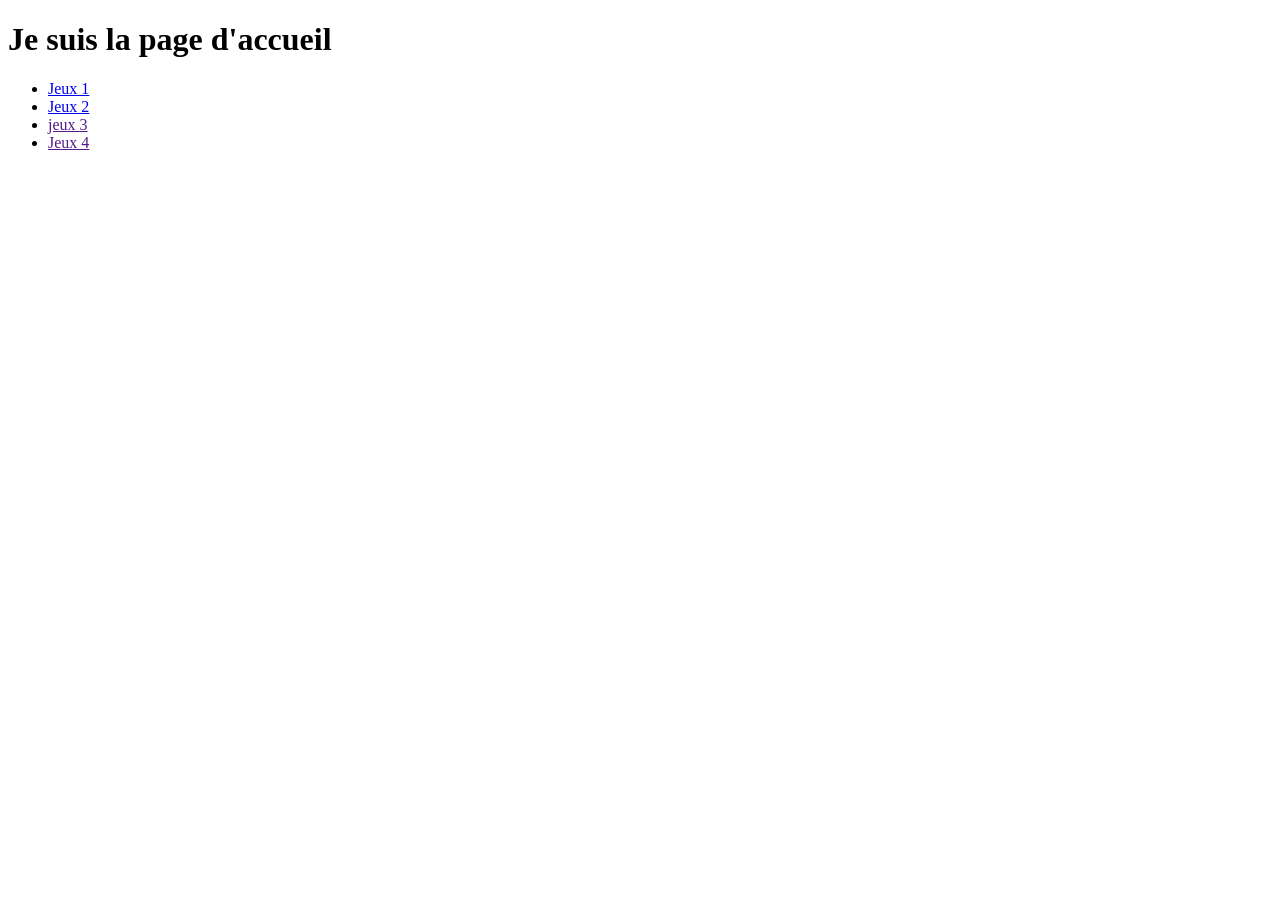
==== index.html @ 3f596544 "Changement de langue" ====
<!DOCTYPE html>
<html lang="fr">

<head>
    <meta charset="UTF-8">
    <meta name="viewport" content="width=device-width, initial-scale=1.0">

    <link rel="stylesheet" href="css/style.css">

    <title>Document</title>
</head>

<body>
    <h1>Je suis la page d'accueil</h1>

    <ul>
        <li><a href="jeu_1/index.html">Jeux 1</a></li>
        <li><a href="jeu_2/index.html">Jeux 2</a></li>
        <li><a href="">jeux 3</a></li>
        <li><a href="">Jeux 4</a></li>
    </ul>
    <script src="js/script.js"></script>
</body>

</html>
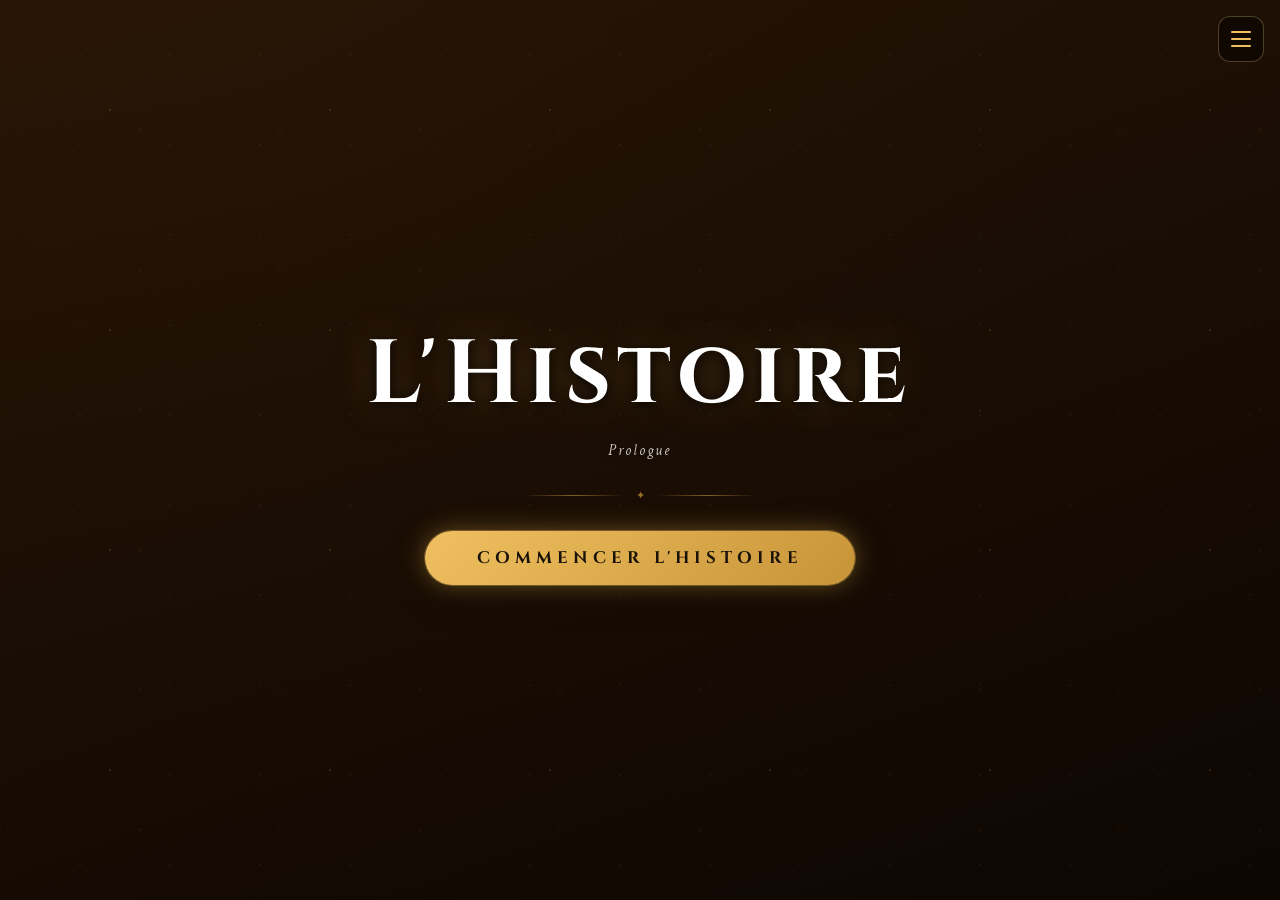
==== commit 26ad70e2: "Page d'accueil" ====
--- a/index.html
+++ b/index.html
@@ -1,25 +1,42 @@
 <!DOCTYPE html>
 <html lang="fr">
-
 <head>
     <meta charset="UTF-8">
     <meta name="viewport" content="width=device-width, initial-scale=1.0">
+    <link rel="preconnect" href="https://fonts.googleapis.com">
+    <link rel="preconnect" href="https://fonts.gstatic.com" crossorigin>
+    <link href="https://fonts.googleapis.com/css2?family=Cinzel:wght@400;700;900&family=Crimson+Text:ital,wght@0,400;0,600;1,400&display=swap" rel="stylesheet">
+    <link rel="stylesheet" href="css/style.css">
+    <title>L'Histoire</title>
+</head>
+<body>
 
-    <link rel="stylesheet" href="css/style.css">
+    <!-- Bouton menu -->
+    <button class="bouton-menu" id="boutonMenu" aria-label="Menu">
+        <span class="icone-menu">
+            <span></span>
+            <span></span>
+            <span></span>
+        </span>
+    </button>
 
-    <title>Document</title>
-</head>
+    <!-- Menu déroulant -->
+    <nav class="menu-deroulant" id="menuDeroulant">
+        <a href="jeux.html" class="bouton-menu-item">Jeux</a>
+    </nav>
 
-<body>
-    <h1>Je suis la page d'accueil</h1>
+    <!-- Contenu principal -->
+    <main class="accueil">
+        <div class="titre-principal">
+            <h1>L'Histoire</h1>
+            <small>Prologue</small>
+        </div>
+        <div class="separateur">✦</div>
+        <div class="enveloppeur-bouton">
+            <button class="bouton-commencer">Commencer l'histoire</button>
+        </div>
+    </main>
 
-    <ul>
-        <li><a href="jeu_1/index.html">Jeux 1</a></li>
-        <li><a href="jeu_2/index.html">Jeux 2</a></li>
-        <li><a href="">jeux 3</a></li>
-        <li><a href="">Jeux 4</a></li>
-    </ul>
     <script src="js/script.js"></script>
 </body>
-
-</html>+</html>
--- a/css/style.css
+++ b/css/style.css
@@ -0,0 +1,299 @@
+:root {
+    --fond:      #1a1208;
+    --or:        #c9973a;
+    --or-vif:    #f0c060;
+    --ivoire:    #f5e8c8;
+    --ivoire-f:  #a89060;
+}
+
+*, *::before, *::after { box-sizing: border-box; margin: 0; padding: 0; }
+
+body {
+    width: 100%;
+    min-height: 100dvh;
+    overflow: hidden;
+    font-family: 'Crimson Text', serif;
+    user-select: none;
+    touch-action: manipulation;
+    background-color: var(--fond);
+    background-image:
+        linear-gradient(160deg, rgba(40,20,5,.9) 0%, rgba(12,6,2,.97) 100%),
+        radial-gradient(ellipse at 25% 15%, rgba(201,151,58,.18), transparent 55%),
+        radial-gradient(ellipse at 75% 85%, rgba(80,40,10,.12), transparent 55%);
+}
+
+/* Étoiles en arrière-plan */
+body::before {
+    content: '';
+    position: fixed; inset: 0;
+    background-image:
+        radial-gradient(circle, rgba(240,192,96,.65) 1px, transparent 1px),
+        radial-gradient(circle, rgba(240,192,96,.3) 1px, transparent 1px),
+        radial-gradient(circle, rgba(255,255,255,.2) 1px, transparent 1px);
+    background-size: 220px 220px, 140px 140px, 90px 90px;
+    background-position: 0 0, 70px 60px, 35px 100px;
+    opacity: .22;
+    pointer-events: none;
+    z-index: 0;
+}
+
+/* ══════════════════════════════
+   PAGE D'ACCUEIL
+══════════════════════════════ */
+
+.accueil {
+    position: fixed; inset: 0;
+    display: flex; flex-direction: column;
+    align-items: center; justify-content: center;
+    gap: 28px;
+    z-index: 1;
+    padding: 0 24px;
+}
+
+.titre-principal {
+    font-family: 'Cinzel', serif; font-weight: 900;
+    font-size: clamp(1.8rem, 7vw, 2.8rem);
+    color: #fff;
+    text-shadow: 0 2px 14px rgba(0,0,0,.9), 0 0 40px rgba(240,192,96,.25);
+    text-align: center; letter-spacing: .15em;
+}
+.titre-principal small {
+    display: block; font-family: 'Crimson Text', serif;
+    font-size: clamp(.75rem, 3vw, .95rem); font-style: italic;
+    color: #fff; margin-top: 6px; font-weight: 400;
+    letter-spacing: .14em;
+    text-shadow: 0 1px 8px rgba(0,0,0,.8);
+    opacity: .75;
+}
+
+.separateur {
+    display: flex; align-items: center; gap: 12px;
+    color: rgba(201, 151, 58, 0.7); font-size: .7rem;
+}
+.separateur::before,
+.separateur::after {
+    content: '';
+    display: block; width: clamp(50px, 12vw, 100px); height: 1px;
+    background: linear-gradient(to right, transparent, rgba(201, 151, 58, 0.6), transparent);
+}
+
+/* ── Bouton commencer ── */
+.enveloppeur-bouton { position: relative; display: inline-block; }
+
+.bouton-commencer {
+    font-family: 'Cinzel', serif; font-size: clamp(.9rem, 3.2vw, 1.05rem);
+    font-weight: 700; letter-spacing: .3em; text-transform: uppercase;
+    color: #1a1208;
+    background: linear-gradient(135deg, #f0c060, #c9973a, #f0c060);
+    background-size: 200% 100%;
+    border: none;
+    border-radius: 50px;
+    padding: 16px 52px;
+    cursor: pointer;
+    position: relative; overflow: hidden;
+    box-shadow:
+        0 0 0 1px rgba(240,192,96,.3),
+        0 0 24px rgba(201,151,58,.5),
+        0 8px 32px rgba(0,0,0,.5);
+    transition: transform .3s ease, box-shadow .3s ease, background-position .4s ease;
+    animation: pulsationBouton 3s ease-in-out infinite;
+}
+
+@keyframes pulsationBouton {
+    0%, 100% { box-shadow: 0 0 0 1px rgba(240,192,96,.3), 0 0 24px rgba(201,151,58,.5), 0 8px 32px rgba(0,0,0,.5); }
+    50%       { box-shadow: 0 0 0 1px rgba(240,192,96,.5), 0 0 40px rgba(201,151,58,.75), 0 8px 32px rgba(0,0,0,.5); }
+}
+
+.bouton-commencer::after {
+    content: '';
+    position: absolute; top: 0; left: -80%;
+    width: 50%; height: 100%;
+    background: linear-gradient(to right, transparent, rgba(255,255,255,.35), transparent);
+    transform: skewX(-18deg);
+    animation: refletBouton 3s ease-in-out infinite;
+}
+@keyframes refletBouton {
+    0%        { left: -80%; }
+    40%, 100% { left: 140%; }
+}
+
+.bouton-commencer:hover {
+    transform: translateY(-3px) scale(1.04);
+    background-position: 100% 0;
+    box-shadow:
+        0 0 0 2px rgba(240,192,96,.6),
+        0 0 50px rgba(201,151,58,.8),
+        0 12px 36px rgba(0,0,0,.55);
+    animation: none;
+}
+.bouton-commencer:active { transform: translateY(1px) scale(1); }
+
+/* ══════════════════════════════
+   BOUTON MENU
+══════════════════════════════ */
+
+.bouton-menu {
+    position: fixed; top: 16px; right: 16px; z-index: 200;
+    width: 46px; height: 46px;
+    background: rgba(8, 5, 2, 0.55);
+    backdrop-filter: blur(12px);
+    -webkit-backdrop-filter: blur(12px);
+    border: 1px solid rgba(240, 210, 150, 0.28);
+    border-radius: 12px;
+    cursor: pointer;
+    display: flex; align-items: center; justify-content: center;
+    transition: background .25s, border-color .25s;
+}
+.bouton-menu:hover {
+    background: rgba(20, 12, 4, 0.75);
+    border-color: rgba(240, 210, 150, 0.55);
+}
+.bouton-menu.ouvert {
+    background: rgba(20, 12, 4, 0.85);
+    border-color: rgba(240, 192, 96, 0.65);
+}
+
+.icone-menu {
+    display: flex; flex-direction: column; gap: 5px;
+    width: 20px;
+}
+.icone-menu span {
+    display: block; height: 2px; width: 100%;
+    background: var(--or-vif);
+    border-radius: 2px;
+    transition: transform .3s ease, opacity .3s ease;
+    transform-origin: center;
+}
+.bouton-menu.ouvert .icone-menu span:nth-child(1) {
+    transform: translateY(7px) rotate(45deg);
+}
+.bouton-menu.ouvert .icone-menu span:nth-child(2) {
+    opacity: 0;
+    transform: scaleX(0);
+}
+.bouton-menu.ouvert .icone-menu span:nth-child(3) {
+    transform: translateY(-7px) rotate(-45deg);
+}
+
+/* ══════════════════════════════
+   MENU DÉROULANT
+══════════════════════════════ */
+
+.menu-deroulant {
+    position: fixed; top: 72px; right: 16px; z-index: 199;
+    display: flex; flex-direction: column; gap: 8px;
+    opacity: 0; pointer-events: none;
+    transform: translateY(-8px) scale(.97);
+    transition: opacity .25s ease, transform .25s ease;
+}
+.menu-deroulant.ouvert {
+    opacity: 1; pointer-events: all;
+    transform: translateY(0) scale(1);
+}
+
+.bouton-menu-item {
+    font-family: 'Cinzel', serif; font-size: clamp(.78rem, 3vw, .9rem);
+    font-weight: 700; letter-spacing: .25em; text-transform: uppercase;
+    color: #1a1208; text-decoration: none;
+    background: linear-gradient(135deg, #f0c060, #c9973a, #f0c060);
+    background-size: 200% 100%;
+    border: none; border-radius: 30px;
+    padding: 11px 28px;
+    cursor: pointer;
+    box-shadow: 0 0 18px rgba(201,151,58,.55), 0 4px 18px rgba(0,0,0,.45);
+    transition: transform .2s ease, box-shadow .2s ease, background-position .3s ease;
+    display: block; text-align: center;
+    white-space: nowrap;
+}
+.bouton-menu-item:hover {
+    transform: translateY(-2px);
+    background-position: 100% 0;
+    box-shadow: 0 0 28px rgba(201,151,58,.75), 0 6px 22px rgba(0,0,0,.5);
+}
+.bouton-menu-item:active { transform: translateY(0); }
+
+/* ══════════════════════════════
+   PAGE JEUX
+══════════════════════════════ */
+
+.page-jeux {
+    position: fixed; inset: 0;
+    display: flex; flex-direction: column;
+    align-items: center; justify-content: center;
+    gap: 28px;
+    z-index: 1;
+    padding: 80px 24px 24px;
+    overflow-y: auto;
+}
+
+.liste-jeux {
+    display: flex; flex-direction: column; gap: 14px;
+    width: 100%; max-width: min(340px, 88vw);
+}
+
+.carte-jeu {
+    display: flex; align-items: center; gap: 18px;
+    font-family: 'Cinzel', serif;
+    text-decoration: none;
+    background: rgba(8, 5, 2, 0.35);
+    backdrop-filter: blur(14px);
+    -webkit-backdrop-filter: blur(14px);
+    border: 1px solid rgba(240, 210, 150, 0.22);
+    border-radius: 16px;
+    padding: 18px 24px;
+    box-shadow: 0 4px 24px rgba(0,0,0,.45), inset 0 1px 0 rgba(255,255,255,.04);
+    transition: transform .25s ease, border-color .25s ease, box-shadow .25s ease;
+}
+.carte-jeu:hover {
+    transform: translateY(-3px);
+    border-color: rgba(240, 192, 96, 0.5);
+    box-shadow: 0 0 24px rgba(201,151,58,.35), 0 8px 28px rgba(0,0,0,.5);
+}
+.carte-jeu:active { transform: translateY(0); }
+
+.carte-jeu-numero {
+    font-size: clamp(1.1rem, 4vw, 1.4rem);
+    font-weight: 900; letter-spacing: .1em;
+    color: var(--or-vif);
+    text-shadow: 0 0 14px rgba(240,192,96,.5);
+    min-width: 28px; text-align: center;
+}
+.carte-jeu-titre {
+    font-size: clamp(.85rem, 3.2vw, 1rem);
+    font-weight: 700; letter-spacing: .12em;
+    color: var(--ivoire);
+    text-shadow: 0 1px 6px rgba(0,0,0,.7);
+}
+.carte-jeu.desactive {
+    opacity: .4;
+    pointer-events: none;
+}
+.carte-jeu-bientot {
+    margin-left: auto;
+    font-family: 'Crimson Text', serif; font-style: italic;
+    font-size: clamp(.72rem, 2.5vw, .82rem);
+    color: var(--ivoire-f);
+    letter-spacing: .06em;
+}
+
+/* Bouton retour (page jeux) */
+.bouton-retour-page {
+    position: fixed; top: 16px; left: 16px; z-index: 200;
+    font-family: 'Crimson Text', serif; font-style: italic;
+    font-size: clamp(.82rem, 3vw, .95rem);
+    color: var(--ivoire);
+    background: rgba(8, 5, 2, 0.55);
+    backdrop-filter: blur(12px);
+    -webkit-backdrop-filter: blur(12px);
+    border: 1px solid rgba(240, 210, 150, 0.28);
+    border-radius: 30px;
+    padding: 10px 20px;
+    cursor: pointer; letter-spacing: .06em;
+    text-decoration: none;
+    transition: background .2s, border-color .2s;
+    display: flex; align-items: center; gap: 6px;
+}
+.bouton-retour-page:hover {
+    background: rgba(20, 12, 4, 0.75);
+    border-color: rgba(240, 210, 150, 0.55);
+}
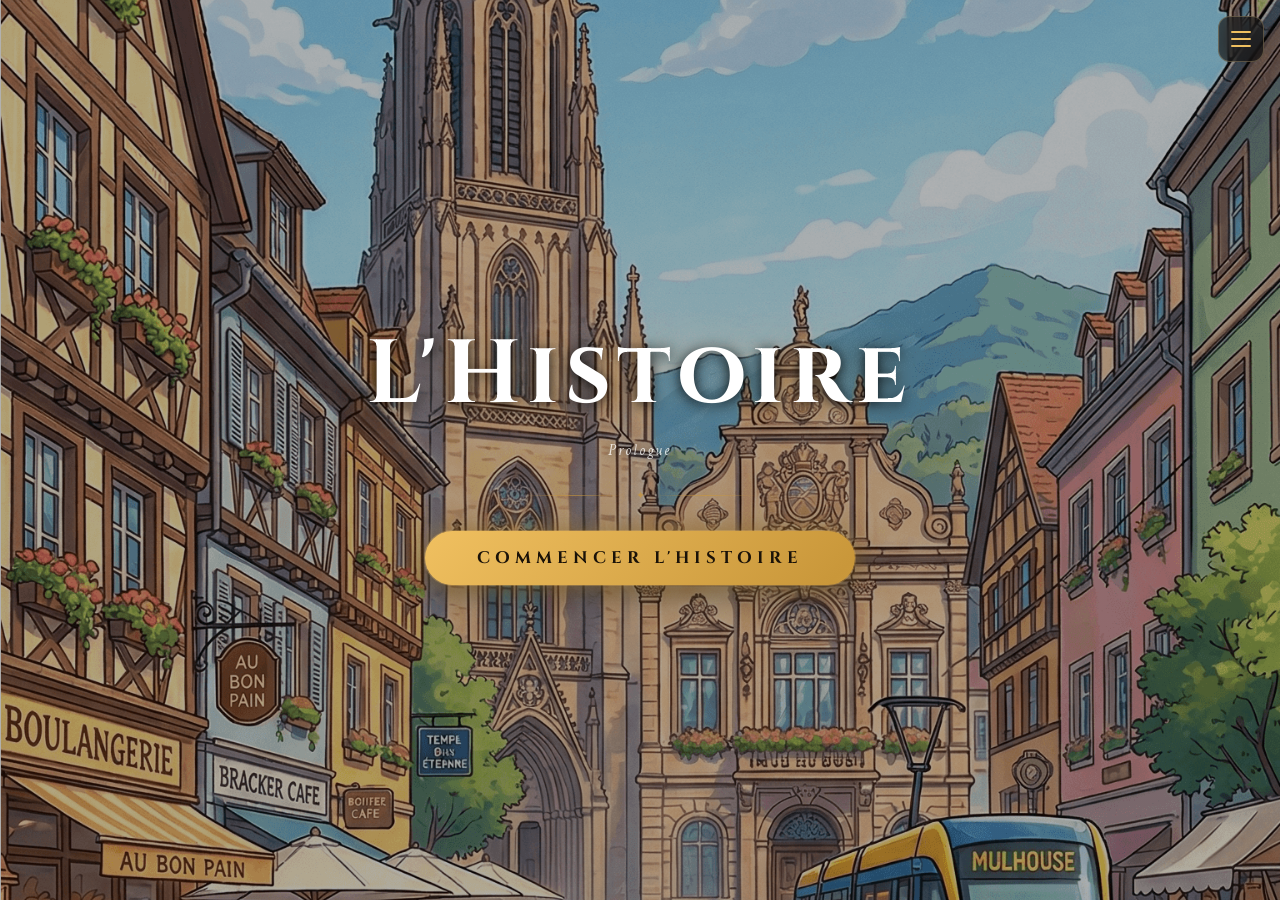
==== commit bbe049d4: "Amélioration design du fond" ====
--- a/index.html
+++ b/index.html
@@ -6,10 +6,10 @@
     <link rel="preconnect" href="https://fonts.googleapis.com">
     <link rel="preconnect" href="https://fonts.gstatic.com" crossorigin>
     <link href="https://fonts.googleapis.com/css2?family=Cinzel:wght@400;700;900&family=Crimson+Text:ital,wght@0,400;0,600;1,400&display=swap" rel="stylesheet">
-    <link rel="stylesheet" href="css/style.css">
+    <link rel="stylesheet" href="style/style.css">
     <title>L'Histoire</title>
 </head>
-<body>
+<body class="fond-accueil">
 
     <!-- Bouton menu -->
     <button class="bouton-menu" id="boutonMenu" aria-label="Menu">
--- a/style/style.css
+++ b/style/style.css
@@ -0,0 +1,305 @@
+:root {
+    --fond:      #1a1208;
+    --or:        #c9973a;
+    --or-vif:    #f0c060;
+    --ivoire:    #f5e8c8;
+    --ivoire-f:  #a89060;
+}
+
+*, *::before, *::after { box-sizing: border-box; margin: 0; padding: 0; }
+
+body {
+    width: 100%;
+    min-height: 100dvh;
+    overflow: hidden;
+    font-family: 'Crimson Text', serif;
+    user-select: none;
+    touch-action: manipulation;
+    background-color: var(--fond);
+    background-image:
+        linear-gradient(160deg, rgba(40,20,5,.9) 0%, rgba(12,6,2,.97) 100%),
+        radial-gradient(ellipse at 25% 15%, rgba(201,151,58,.18), transparent 55%),
+        radial-gradient(ellipse at 75% 85%, rgba(80,40,10,.12), transparent 55%);
+}
+
+body.fond-accueil {
+    background:
+        linear-gradient(rgba(0, 0, 0, 0.30), rgba(0, 0, 0, 0.30)),
+        url("../img/PageAccueil.png") center center / cover no-repeat fixed;
+}
+
+/* Étoiles en arrière-plan (pages sans image) */
+body:not(.fond-accueil)::before {
+    content: '';
+    position: fixed; inset: 0;
+    background-image:
+        radial-gradient(circle, rgba(240,192,96,.65) 1px, transparent 1px),
+        radial-gradient(circle, rgba(240,192,96,.3) 1px, transparent 1px),
+        radial-gradient(circle, rgba(255,255,255,.2) 1px, transparent 1px);
+    background-size: 220px 220px, 140px 140px, 90px 90px;
+    background-position: 0 0, 70px 60px, 35px 100px;
+    opacity: .22;
+    pointer-events: none;
+    z-index: 0;
+}
+
+/* ══════════════════════════════
+   PAGE D'ACCUEIL
+══════════════════════════════ */
+
+.accueil {
+    position: fixed; inset: 0;
+    display: flex; flex-direction: column;
+    align-items: center; justify-content: center;
+    gap: 28px;
+    z-index: 1;
+    padding: 0 24px;
+}
+
+.titre-principal {
+    font-family: 'Cinzel', serif; font-weight: 900;
+    font-size: clamp(1.8rem, 7vw, 2.8rem);
+    color: #fff;
+    text-shadow: 0 2px 14px rgba(0,0,0,.9), 0 0 40px rgba(240,192,96,.25);
+    text-align: center; letter-spacing: .15em;
+}
+.titre-principal small {
+    display: block; font-family: 'Crimson Text', serif;
+    font-size: clamp(.75rem, 3vw, .95rem); font-style: italic;
+    color: #fff; margin-top: 6px; font-weight: 400;
+    letter-spacing: .14em;
+    text-shadow: 0 1px 8px rgba(0,0,0,.8);
+    opacity: .75;
+}
+
+.separateur {
+    display: flex; align-items: center; gap: 12px;
+    color: rgba(201, 151, 58, 0.7); font-size: .7rem;
+}
+.separateur::before,
+.separateur::after {
+    content: '';
+    display: block; width: clamp(50px, 12vw, 100px); height: 1px;
+    background: linear-gradient(to right, transparent, rgba(201, 151, 58, 0.6), transparent);
+}
+
+/* ── Bouton commencer ── */
+.enveloppeur-bouton { position: relative; display: inline-block; }
+
+.bouton-commencer {
+    font-family: 'Cinzel', serif; font-size: clamp(.9rem, 3.2vw, 1.05rem);
+    font-weight: 700; letter-spacing: .3em; text-transform: uppercase;
+    color: #1a1208;
+    background: linear-gradient(135deg, #f0c060, #c9973a, #f0c060);
+    background-size: 200% 100%;
+    border: none;
+    border-radius: 50px;
+    padding: 16px 52px;
+    cursor: pointer;
+    position: relative; overflow: hidden;
+    box-shadow:
+        0 0 0 1px rgba(240,192,96,.3),
+        0 0 24px rgba(201,151,58,.5),
+        0 8px 32px rgba(0,0,0,.5);
+    transition: transform .3s ease, box-shadow .3s ease, background-position .4s ease;
+    animation: pulsationBouton 3s ease-in-out infinite;
+}
+
+@keyframes pulsationBouton {
+    0%, 100% { box-shadow: 0 0 0 1px rgba(240,192,96,.3), 0 0 24px rgba(201,151,58,.5), 0 8px 32px rgba(0,0,0,.5); }
+    50%       { box-shadow: 0 0 0 1px rgba(240,192,96,.5), 0 0 40px rgba(201,151,58,.75), 0 8px 32px rgba(0,0,0,.5); }
+}
+
+.bouton-commencer::after {
+    content: '';
+    position: absolute; top: 0; left: -80%;
+    width: 50%; height: 100%;
+    background: linear-gradient(to right, transparent, rgba(255,255,255,.35), transparent);
+    transform: skewX(-18deg);
+    animation: refletBouton 3s ease-in-out infinite;
+}
+@keyframes refletBouton {
+    0%        { left: -80%; }
+    40%, 100% { left: 140%; }
+}
+
+.bouton-commencer:hover {
+    transform: translateY(-3px) scale(1.04);
+    background-position: 100% 0;
+    box-shadow:
+        0 0 0 2px rgba(240,192,96,.6),
+        0 0 50px rgba(201,151,58,.8),
+        0 12px 36px rgba(0,0,0,.55);
+    animation: none;
+}
+.bouton-commencer:active { transform: translateY(1px) scale(1); }
+
+/* ══════════════════════════════
+   BOUTON MENU
+══════════════════════════════ */
+
+.bouton-menu {
+    position: fixed; top: 16px; right: 16px; z-index: 200;
+    width: 46px; height: 46px;
+    background: rgba(8, 5, 2, 0.55);
+    backdrop-filter: blur(12px);
+    -webkit-backdrop-filter: blur(12px);
+    border: 1px solid rgba(240, 210, 150, 0.28);
+    border-radius: 12px;
+    cursor: pointer;
+    display: flex; align-items: center; justify-content: center;
+    transition: background .25s, border-color .25s;
+}
+.bouton-menu:hover {
+    background: rgba(20, 12, 4, 0.75);
+    border-color: rgba(240, 210, 150, 0.55);
+}
+.bouton-menu.ouvert {
+    background: rgba(20, 12, 4, 0.85);
+    border-color: rgba(240, 192, 96, 0.65);
+}
+
+.icone-menu {
+    display: flex; flex-direction: column; gap: 5px;
+    width: 20px;
+}
+.icone-menu span {
+    display: block; height: 2px; width: 100%;
+    background: var(--or-vif);
+    border-radius: 2px;
+    transition: transform .3s ease, opacity .3s ease;
+    transform-origin: center;
+}
+.bouton-menu.ouvert .icone-menu span:nth-child(1) {
+    transform: translateY(7px) rotate(45deg);
+}
+.bouton-menu.ouvert .icone-menu span:nth-child(2) {
+    opacity: 0;
+    transform: scaleX(0);
+}
+.bouton-menu.ouvert .icone-menu span:nth-child(3) {
+    transform: translateY(-7px) rotate(-45deg);
+}
+
+/* ══════════════════════════════
+   MENU DÉROULANT
+══════════════════════════════ */
+
+.menu-deroulant {
+    position: fixed; top: 72px; right: 16px; z-index: 199;
+    display: flex; flex-direction: column; gap: 8px;
+    opacity: 0; pointer-events: none;
+    transform: translateY(-8px) scale(.97);
+    transition: opacity .25s ease, transform .25s ease;
+}
+.menu-deroulant.ouvert {
+    opacity: 1; pointer-events: all;
+    transform: translateY(0) scale(1);
+}
+
+.bouton-menu-item {
+    font-family: 'Cinzel', serif; font-size: clamp(.78rem, 3vw, .9rem);
+    font-weight: 700; letter-spacing: .25em; text-transform: uppercase;
+    color: #1a1208; text-decoration: none;
+    background: linear-gradient(135deg, #f0c060, #c9973a, #f0c060);
+    background-size: 200% 100%;
+    border: none; border-radius: 30px;
+    padding: 11px 28px;
+    cursor: pointer;
+    box-shadow: 0 0 18px rgba(201,151,58,.55), 0 4px 18px rgba(0,0,0,.45);
+    transition: transform .2s ease, box-shadow .2s ease, background-position .3s ease;
+    display: block; text-align: center;
+    white-space: nowrap;
+}
+.bouton-menu-item:hover {
+    transform: translateY(-2px);
+    background-position: 100% 0;
+    box-shadow: 0 0 28px rgba(201,151,58,.75), 0 6px 22px rgba(0,0,0,.5);
+}
+.bouton-menu-item:active { transform: translateY(0); }
+
+/* ══════════════════════════════
+   PAGE JEUX
+══════════════════════════════ */
+
+.page-jeux {
+    position: fixed; inset: 0;
+    display: flex; flex-direction: column;
+    align-items: center; justify-content: center;
+    gap: 28px;
+    z-index: 1;
+    padding: 80px 24px 24px;
+    overflow-y: auto;
+}
+
+.liste-jeux {
+    display: flex; flex-direction: column; gap: 14px;
+    width: 100%; max-width: min(340px, 88vw);
+}
+
+.carte-jeu {
+    display: flex; align-items: center; gap: 18px;
+    font-family: 'Cinzel', serif;
+    text-decoration: none;
+    background: rgba(8, 5, 2, 0.35);
+    backdrop-filter: blur(14px);
+    -webkit-backdrop-filter: blur(14px);
+    border: 1px solid rgba(240, 210, 150, 0.22);
+    border-radius: 16px;
+    padding: 18px 24px;
+    box-shadow: 0 4px 24px rgba(0,0,0,.45), inset 0 1px 0 rgba(255,255,255,.04);
+    transition: transform .25s ease, border-color .25s ease, box-shadow .25s ease;
+}
+.carte-jeu:hover {
+    transform: translateY(-3px);
+    border-color: rgba(240, 192, 96, 0.5);
+    box-shadow: 0 0 24px rgba(201,151,58,.35), 0 8px 28px rgba(0,0,0,.5);
+}
+.carte-jeu:active { transform: translateY(0); }
+
+.carte-jeu-numero {
+    font-size: clamp(1.1rem, 4vw, 1.4rem);
+    font-weight: 900; letter-spacing: .1em;
+    color: var(--or-vif);
+    text-shadow: 0 0 14px rgba(240,192,96,.5);
+    min-width: 28px; text-align: center;
+}
+.carte-jeu-titre {
+    font-size: clamp(.85rem, 3.2vw, 1rem);
+    font-weight: 700; letter-spacing: .12em;
+    color: var(--ivoire);
+    text-shadow: 0 1px 6px rgba(0,0,0,.7);
+}
+.carte-jeu.desactive {
+    opacity: .4;
+    pointer-events: none;
+}
+.carte-jeu-bientot {
+    margin-left: auto;
+    font-family: 'Crimson Text', serif; font-style: italic;
+    font-size: clamp(.72rem, 2.5vw, .82rem);
+    color: var(--ivoire-f);
+    letter-spacing: .06em;
+}
+
+/* Bouton retour (page jeux) */
+.bouton-retour-page {
+    position: fixed; top: 16px; left: 16px; z-index: 200;
+    font-family: 'Crimson Text', serif; font-style: italic;
+    font-size: clamp(.82rem, 3vw, .95rem);
+    color: var(--ivoire);
+    background: rgba(8, 5, 2, 0.55);
+    backdrop-filter: blur(12px);
+    -webkit-backdrop-filter: blur(12px);
+    border: 1px solid rgba(240, 210, 150, 0.28);
+    border-radius: 30px;
+    padding: 10px 20px;
+    cursor: pointer; letter-spacing: .06em;
+    text-decoration: none;
+    transition: background .2s, border-color .2s;
+    display: flex; align-items: center; gap: 6px;
+}
+.bouton-retour-page:hover {
+    background: rgba(20, 12, 4, 0.75);
+    border-color: rgba(240, 210, 150, 0.55);
+}
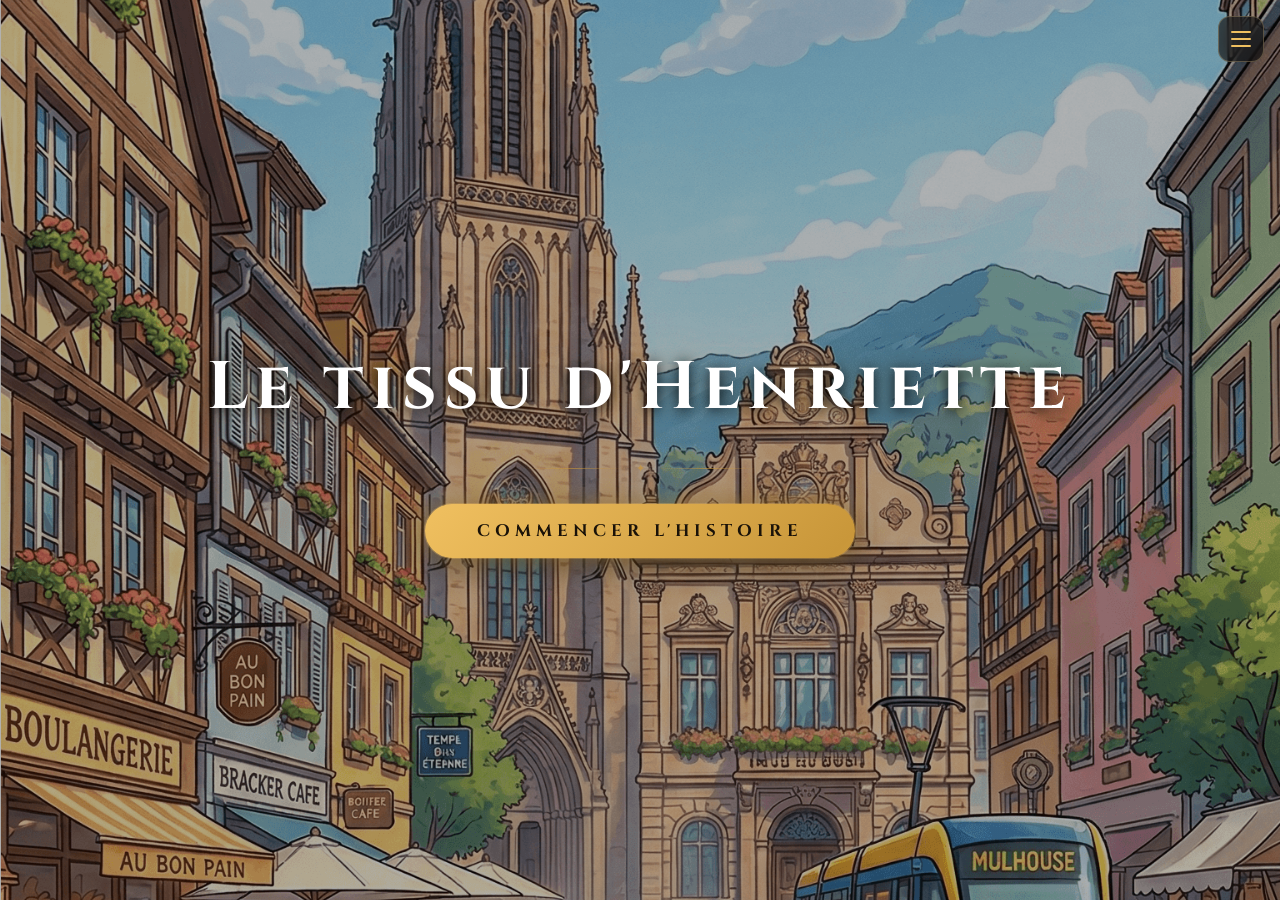
==== commit afec5375: "changement titre" ====
--- a/index.html
+++ b/index.html
@@ -7,7 +7,7 @@
     <link rel="preconnect" href="https://fonts.gstatic.com" crossorigin>
     <link href="https://fonts.googleapis.com/css2?family=Cinzel:wght@400;700;900&family=Crimson+Text:ital,wght@0,400;0,600;1,400&display=swap" rel="stylesheet">
     <link rel="stylesheet" href="style/style.css">
-    <title>L'Histoire</title>
+    <title>Le tissu d'Henriette</title>
 </head>
 <body class="fond-accueil">
 
@@ -28,8 +28,7 @@
     <!-- Contenu principal -->
     <main class="accueil">
         <div class="titre-principal">
-            <h1>L'Histoire</h1>
-            <small>Prologue</small>
+            <h2>Le tissu d'Henriette</h2>
         </div>
         <div class="separateur">✦</div>
         <div class="enveloppeur-bouton">
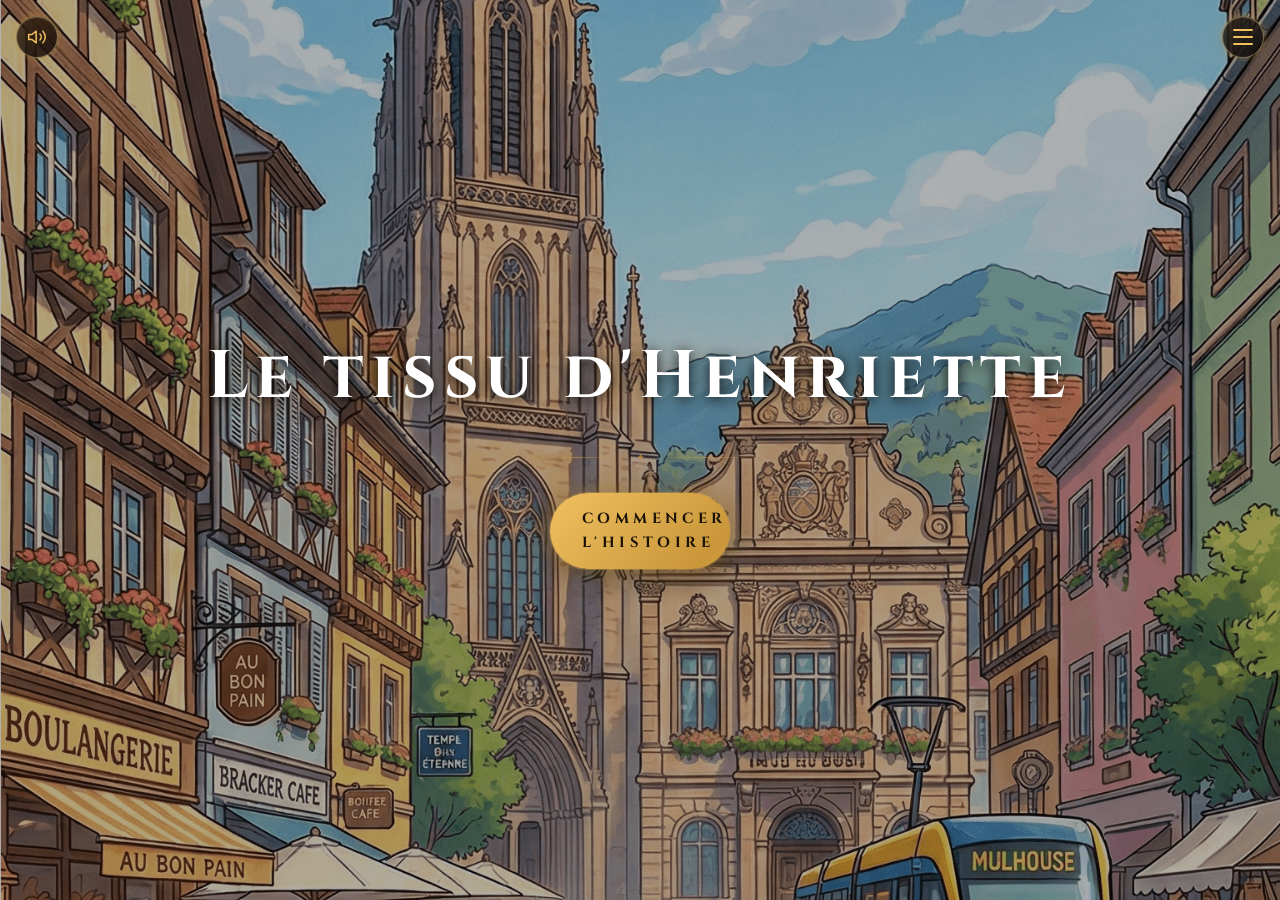
==== commit 3689cef2: "Ajout musique et amélioration css" ====
--- a/index.html
+++ b/index.html
@@ -10,6 +10,21 @@
     <title>Le tissu d'Henriette</title>
 </head>
 <body class="fond-accueil">
+
+    <!-- Audio de fond -->
+    <audio id="audioFond" loop>
+        <source src="musique/chase9602-the-wind-awakening-memories-of-the-forest-468155.mp3" type="audio/mpeg">
+    </audio>
+
+    <!-- Bouton son -->
+    <button class="bouton-son" id="boutonSon" aria-label="Son">
+        <svg class="icone-son" id="iconeSon" viewBox="0 0 24 24" fill="none" xmlns="http://www.w3.org/2000/svg">
+            <path d="M11 5L6 9H2v6h4l5 4V5z" stroke="currentColor" stroke-width="1.8" stroke-linecap="round" stroke-linejoin="round"/>
+            <path class="onde onde-1" d="M15.54 8.46a5 5 0 0 1 0 7.07" stroke="currentColor" stroke-width="1.8" stroke-linecap="round"/>
+            <path class="onde onde-2" d="M19 5a10 10 0 0 1 0 14" stroke="currentColor" stroke-width="1.8" stroke-linecap="round"/>
+            <line class="croix" x1="6" y1="6" x2="18" y2="18" stroke="currentColor" stroke-width="1.8" stroke-linecap="round"/>
+        </svg>
+    </button>
 
     <!-- Bouton menu -->
     <button class="bouton-menu" id="boutonMenu" aria-label="Menu">
--- a/style/style.css
+++ b/style/style.css
@@ -87,14 +87,18 @@
 .enveloppeur-bouton { position: relative; display: inline-block; }
 
 .bouton-commencer {
-    font-family: 'Cinzel', serif; font-size: clamp(.9rem, 3.2vw, 1.05rem);
+    font-family: 'Cinzel', serif; font-size: clamp(.78rem, 2.8vw, .92rem);
     font-weight: 700; letter-spacing: .3em; text-transform: uppercase;
     color: #1a1208;
     background: linear-gradient(135deg, #f0c060, #c9973a, #f0c060);
     background-size: 200% 100%;
     border: none;
     border-radius: 50px;
-    padding: 16px 52px;
+    padding: 14px 32px;
+    line-height: 1.6;
+    max-width: 180px;
+    white-space: normal;
+    text-align: center;
     cursor: pointer;
     position: relative; overflow: hidden;
     box-shadow:
@@ -134,29 +138,100 @@
 }
 .bouton-commencer:active { transform: translateY(1px) scale(1); }
 
+@keyframes lueurDouce {
+    0%, 100% { box-shadow: 0 0 0 3px rgba(201,151,58,.1), 0 0 14px rgba(201,151,58,.25), inset 0 1px 0 rgba(255,240,180,.15); }
+    50%       { box-shadow: 0 0 0 3px rgba(201,151,58,.2), 0 0 22px rgba(201,151,58,.45), inset 0 1px 0 rgba(255,240,180,.2); }
+}
+
+/* ══════════════════════════════
+   BOUTON SON
+══════════════════════════════ */
+
+.bouton-son {
+    position: fixed; top: 16px; left: 16px; z-index: 200;
+    width: 42px; height: 42px;
+    background: linear-gradient(145deg, rgba(30,16,4,.65), rgba(10,5,1,.75));
+    backdrop-filter: blur(14px);
+    -webkit-backdrop-filter: blur(14px);
+    border: 1px solid rgba(240, 210, 150, 0.45);
+    border-radius: 50%;
+    cursor: pointer;
+    display: flex; align-items: center; justify-content: center;
+    box-shadow:
+        0 0 0 3px rgba(201,151,58,.1),
+        0 0 14px rgba(201,151,58,.25),
+        inset 0 1px 0 rgba(255,240,180,.15);
+    transition: box-shadow .3s ease, border-color .3s ease, background .3s ease;
+    animation: lueurDouce 3.5s ease-in-out infinite;
+}
+.bouton-son:hover {
+    border-color: rgba(240, 192, 96, 0.75);
+    box-shadow:
+        0 0 0 3px rgba(201,151,58,.2),
+        0 0 22px rgba(201,151,58,.5),
+        inset 0 1px 0 rgba(255,240,180,.2);
+    animation: none;
+}
+
+.icone-son {
+    width: 20px; height: 20px;
+    color: var(--or-vif);
+    transition: opacity .2s;
+}
+
+/* Ondes animées quand le son joue */
+.onde {
+    transform-origin: left center;
+    transition: opacity .3s ease;
+}
+.bouton-son.muet .onde-1,
+.bouton-son.muet .onde-2 { opacity: 0; }
+.bouton-son.muet .croix { display: block; }
+.croix { display: none; }
+
+@keyframes pulseOnde {
+    0%, 100% { opacity: 1; }
+    50%       { opacity: .35; }
+}
+.bouton-son:not(.muet) .onde-1 { animation: pulseOnde 2s ease-in-out infinite; }
+.bouton-son:not(.muet) .onde-2 { animation: pulseOnde 2s ease-in-out .5s infinite; }
+
 /* ══════════════════════════════
    BOUTON MENU
 ══════════════════════════════ */
 
 .bouton-menu {
     position: fixed; top: 16px; right: 16px; z-index: 200;
-    width: 46px; height: 46px;
-    background: rgba(8, 5, 2, 0.55);
-    backdrop-filter: blur(12px);
-    -webkit-backdrop-filter: blur(12px);
-    border: 1px solid rgba(240, 210, 150, 0.28);
-    border-radius: 12px;
+    width: 42px; height: 42px;
+    background: linear-gradient(145deg, rgba(30,16,4,.65), rgba(10,5,1,.75));
+    backdrop-filter: blur(14px);
+    -webkit-backdrop-filter: blur(14px);
+    border: 1px solid rgba(240, 210, 150, 0.45);
+    border-radius: 50%;
     cursor: pointer;
     display: flex; align-items: center; justify-content: center;
-    transition: background .25s, border-color .25s;
+    box-shadow:
+        0 0 0 3px rgba(201,151,58,.1),
+        0 0 14px rgba(201,151,58,.25),
+        inset 0 1px 0 rgba(255,240,180,.15);
+    transition: box-shadow .3s ease, border-color .3s ease, background .3s ease;
+    animation: lueurDouce 3.5s ease-in-out infinite;
 }
 .bouton-menu:hover {
-    background: rgba(20, 12, 4, 0.75);
-    border-color: rgba(240, 210, 150, 0.55);
+    border-color: rgba(240, 192, 96, 0.75);
+    box-shadow:
+        0 0 0 3px rgba(201,151,58,.2),
+        0 0 22px rgba(201,151,58,.5),
+        inset 0 1px 0 rgba(255,240,180,.2);
+    animation: none;
 }
 .bouton-menu.ouvert {
-    background: rgba(20, 12, 4, 0.85);
-    border-color: rgba(240, 192, 96, 0.65);
+    border-color: rgba(240, 192, 96, 0.8);
+    box-shadow:
+        0 0 0 3px rgba(201,151,58,.25),
+        0 0 26px rgba(201,151,58,.6),
+        inset 0 1px 0 rgba(255,240,180,.2);
+    animation: none;
 }
 
 .icone-menu {
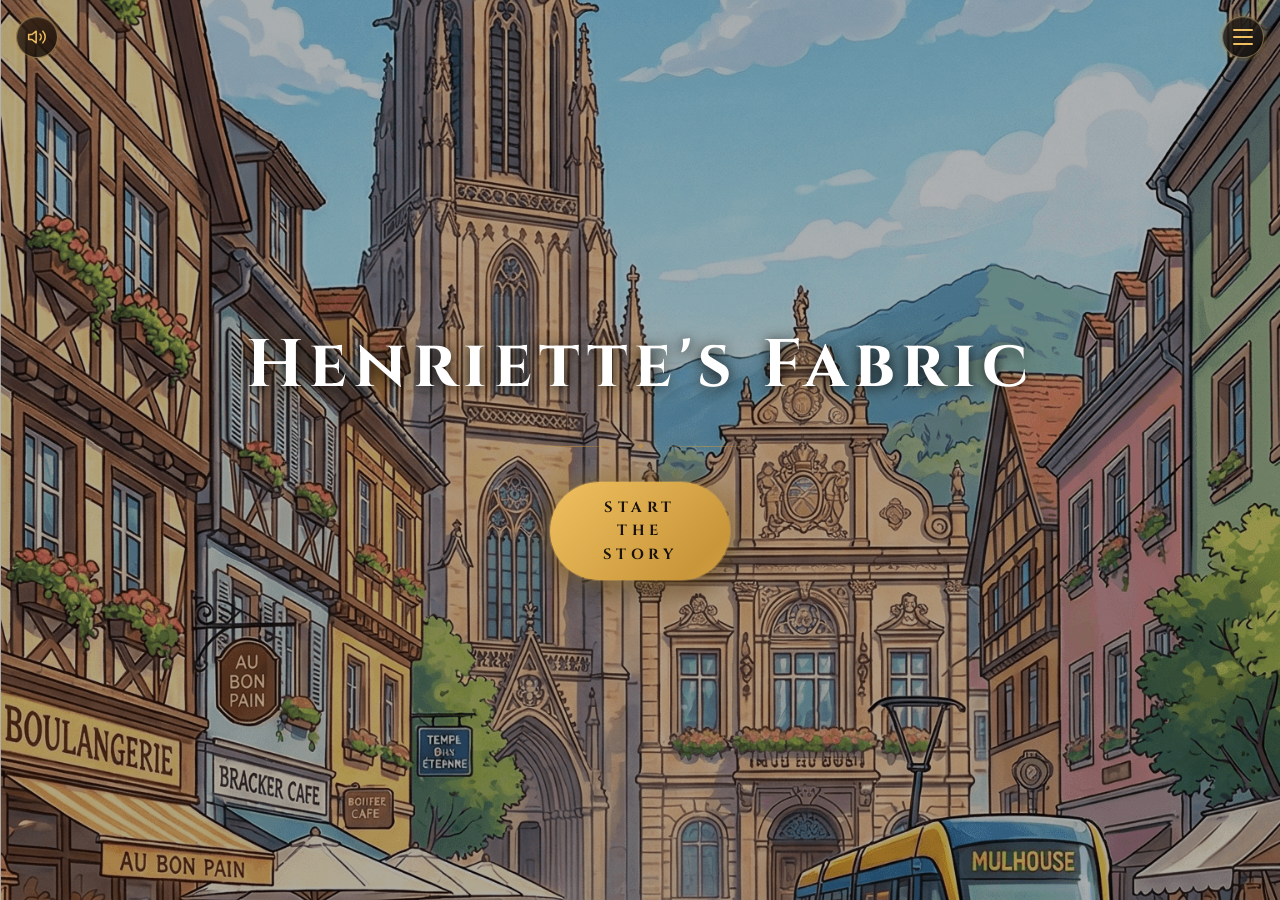
==== commit 26c0ccf6: "Trad" ====
--- a/index.html
+++ b/index.html
@@ -1,13 +1,15 @@
 <!DOCTYPE html>
-<html lang="fr">
+<html lang="en">
 <head>
     <meta charset="UTF-8">
     <meta name="viewport" content="width=device-width, initial-scale=1.0">
+    <meta name="theme-color" content="#1a1208">
+    <link rel="manifest" href="/manifest.json">
     <link rel="preconnect" href="https://fonts.googleapis.com">
     <link rel="preconnect" href="https://fonts.gstatic.com" crossorigin>
     <link href="https://fonts.googleapis.com/css2?family=Cinzel:wght@400;700;900&family=Crimson+Text:ital,wght@0,400;0,600;1,400&display=swap" rel="stylesheet">
     <link rel="stylesheet" href="style/style.css">
-    <title>Le tissu d'Henriette</title>
+    <title>Henriette's Fabric</title>
 </head>
 <body class="fond-accueil">
 
@@ -35,22 +37,23 @@
         </span>
     </button>
 
-    <!-- Menu déroulant -->
+    <!-- Dropdown menu -->
     <nav class="menu-deroulant" id="menuDeroulant">
-        <a href="jeux.html" class="bouton-menu-item">Jeux</a>
+        <a href="jeux.html" class="bouton-menu-item">Games</a>
     </nav>
 
     <!-- Contenu principal -->
     <main class="accueil">
         <div class="titre-principal">
-            <h2>Le tissu d'Henriette</h2>
+            <h2>Henriette's Fabric</h2>
         </div>
         <div class="separateur">✦</div>
         <div class="enveloppeur-bouton">
-            <button class="bouton-commencer">Commencer l'histoire</button>
+            <button class="bouton-commencer">Start the story</button>
         </div>
     </main>
 
     <script src="js/script.js"></script>
+    <script src="js/pwa.js"></script>
 </body>
 </html>
--- a/style/style.css
+++ b/style/style.css
@@ -357,6 +357,8 @@
     letter-spacing: .06em;
 }
 
+.bouton-son--droite { left: auto; right: 16px; }
+
 /* Bouton retour (page jeux) */
 .bouton-retour-page {
     position: fixed; top: 16px; left: 16px; z-index: 200;
@@ -378,3 +380,336 @@
     background: rgba(20, 12, 4, 0.75);
     border-color: rgba(240, 210, 150, 0.55);
 }
+
+/* ══════════════════════════════
+   PAGE MESSAGES
+══════════════════════════════ */
+
+.hidden { display: none !important; }
+
+.messages-page {
+    min-height: 100dvh;
+    display: flex;
+    align-items: center;
+    justify-content: center;
+    padding: 12px;
+    animation: pageFadeIn .45s ease;
+}
+
+.messages-menu-link {
+    position: fixed;
+    top: 14px;
+    right: 14px;
+    z-index: 250;
+    text-decoration: none;
+    color: var(--ivoire);
+    background: rgba(8, 5, 2, 0.7);
+    border: 1px solid rgba(240, 210, 150, 0.38);
+    border-radius: 999px;
+    padding: 8px 12px;
+    font-size: .9rem;
+}
+
+.messages-phone {
+    width: min(420px, 100%);
+    height: min(92dvh, 760px);
+    border-radius: 22px;
+    overflow: hidden;
+    border: 2px solid rgba(240, 210, 150, 0.5);
+    background: rgba(18, 10, 4, 0.88);
+    backdrop-filter: blur(8px);
+    display: flex;
+    flex-direction: column;
+    box-shadow: 0 16px 40px rgba(0,0,0,.45);
+}
+
+.messages-header {
+    padding: 14px;
+    border-bottom: 1px solid rgba(240, 210, 150, 0.3);
+}
+
+.messages-header h1 {
+    color: var(--ivoire);
+    font-size: 1.2rem;
+}
+
+.messages-header p {
+    color: var(--or-vif);
+    opacity: 0.9;
+}
+
+.messages-rappel {
+    margin: auto 14px;
+    padding: 16px;
+    border-radius: 14px;
+    background: rgba(245, 232, 200, 0.12);
+    border: 1px solid rgba(240, 210, 150, 0.35);
+    color: var(--ivoire);
+    animation: rappelIn .35s ease;
+}
+
+.messages-rappel h2 { margin-bottom: 10px; font-size: 1.05rem; }
+.messages-rappel p { line-height: 1.35; margin-bottom: 14px; }
+
+.messages-list {
+    flex: 1;
+    overflow-y: auto;
+    padding: 12px;
+    display: flex;
+    flex-direction: column;
+    gap: 8px;
+}
+
+.message-bubble {
+    max-width: 85%;
+    padding: 9px 12px;
+    border-radius: 12px;
+    color: var(--ivoire);
+    line-height: 1.35;
+    animation: bubbleIn .25s ease;
+}
+
+.from-h {
+    align-self: flex-start;
+    background: rgba(245, 232, 200, 0.16);
+    border: 1px solid rgba(240, 210, 150, 0.25);
+}
+
+.from-j {
+    align-self: flex-end;
+    background: rgba(201, 151, 58, 0.35);
+    border: 1px solid rgba(240, 210, 150, 0.4);
+}
+
+.messages-choices {
+    padding: 10px;
+    display: flex;
+    flex-direction: column;
+    gap: 8px;
+}
+
+.messages-choice {
+    text-align: left;
+    border: 1px solid rgba(240, 210, 150, 0.35);
+    border-radius: 10px;
+    background: rgba(245, 232, 200, 0.12);
+    color: var(--ivoire);
+    padding: 10px;
+    font-family: 'Crimson Text', serif;
+    transition: transform .15s ease, background .2s ease, border-color .2s ease;
+}
+
+.messages-choice:hover {
+    transform: translateY(-1px);
+    background: rgba(245, 232, 200, 0.2);
+    border-color: rgba(240, 210, 150, 0.55);
+}
+
+.messages-btn {
+    margin: 10px;
+    border: 0;
+    border-radius: 999px;
+    padding: 12px 16px;
+    background: linear-gradient(135deg, #f0c060, #c9973a);
+    color: #1a1208;
+    font-family: 'Cinzel', serif;
+    font-weight: 700;
+    transition: transform .18s ease, box-shadow .18s ease;
+    box-shadow: 0 8px 20px rgba(0,0,0,.35);
+}
+.messages-btn[disabled] {
+    opacity: .45;
+    filter: grayscale(.25);
+    cursor: not-allowed;
+    box-shadow: none;
+}
+
+.messages-btn:hover {
+    transform: translateY(-1px) scale(1.01);
+    box-shadow: 0 12px 26px rgba(0,0,0,.45);
+}
+
+.messages-btn:active {
+    transform: translateY(1px) scale(0.995);
+}
+
+.messages-map-wrap {
+    margin: 4px 0;
+    border-radius: 12px;
+    border: 1px solid rgba(240, 210, 150, 0.35);
+    background: rgba(245, 232, 200, 0.08);
+    overflow: hidden;
+    animation: rappelIn .35s ease;
+}
+
+.message-map-bubble {
+    max-width: 92%;
+    padding: 0;
+}
+
+.messages-map-title {
+    color: var(--ivoire);
+    padding: 10px 12px 8px;
+    font-size: .95rem;
+}
+
+.messages-map {
+    height: 200px;
+    width: 100%;
+}
+
+.messages-map-tools {
+    display: flex;
+    align-items: center;
+    gap: 8px;
+    padding: 0 10px 10px;
+}
+
+.messages-map-btn {
+    border: 1px solid rgba(240, 210, 150, 0.45);
+    border-radius: 999px;
+    background: rgba(245, 232, 200, 0.12);
+    color: var(--ivoire);
+    padding: 7px 12px;
+    font-family: 'Crimson Text', serif;
+}
+
+.messages-map-status {
+    color: var(--ivoire-f);
+    font-size: .85rem;
+}
+
+.user-heading-icon {
+    width: 18px;
+    height: 18px;
+    border-radius: 50%;
+    background: #2b7cff;
+    border: 2px solid #ffffff;
+    box-shadow: 0 0 0 2px rgba(43, 124, 255, 0.3);
+    position: relative;
+    transform: rotate(var(--heading, 0deg));
+}
+
+.user-heading-icon::after {
+    content: "";
+    position: absolute;
+    left: 50%;
+    top: -13px;
+    transform: translateX(-50%);
+    width: 0;
+    height: 0;
+    border-left: 6px solid transparent;
+    border-right: 6px solid transparent;
+    border-bottom: 10px solid #2b7cff;
+}
+
+/* ══════════════════════════════
+   SCENE FINALE
+══════════════════════════════ */
+
+.finale-page {
+    min-height: 100dvh;
+    display: flex;
+    align-items: center;
+    justify-content: center;
+    padding: 16px;
+    overflow: hidden;
+}
+
+.finale-card {
+    width: min(560px, 100%);
+    background: rgba(8, 5, 2, 0.78);
+    border: 1px solid rgba(240, 210, 150, 0.38);
+    border-radius: 16px;
+    box-shadow: 0 14px 32px rgba(0, 0, 0, 0.45);
+    padding: 18px;
+    text-align: center;
+    color: var(--ivoire);
+}
+
+.finale-card h1 {
+    font-family: "Cinzel", serif;
+    color: var(--or-vif);
+    margin: 0 0 10px;
+}
+
+.finale-card p {
+    margin: 0 0 14px;
+    line-height: 1.4;
+}
+
+.finale-image {
+    width: 100%;
+    height: calc(100dvh - 260px);
+    max-height: 100dvh;
+    object-fit: cover;
+    border-radius: 12px;
+    border: 1px solid rgba(240, 210, 150, 0.38);
+    box-shadow: 0 8px 20px rgba(0, 0, 0, 0.35);
+    margin-bottom: 14px;
+}
+
+.finale-actions {
+    display: flex;
+    gap: 10px;
+    justify-content: center;
+    flex-wrap: wrap;
+}
+
+.finale-btn {
+    text-decoration: none;
+    border-radius: 999px;
+    padding: 10px 14px;
+    font-family: "Cinzel", serif;
+    background: linear-gradient(135deg, #f0c060, #c9973a);
+    color: #1a1208;
+    border: 1px solid rgba(240, 192, 96, 0.65);
+}
+
+.finale-btn-secondary {
+    background: rgba(8, 5, 2, 0.75);
+    color: var(--ivoire);
+    border-color: rgba(240, 210, 150, 0.38);
+}
+
+.messages-typing {
+    align-self: flex-start;
+    background: rgba(245, 232, 200, 0.12);
+    border: 1px solid rgba(240, 210, 150, 0.25);
+    border-radius: 12px;
+    padding: 10px 12px;
+    width: 62px;
+    display: flex;
+    justify-content: space-between;
+}
+
+.messages-typing span {
+    width: 8px;
+    height: 8px;
+    border-radius: 50%;
+    background: rgba(245, 232, 200, 0.9);
+    animation: dotBlink 1s infinite ease-in-out;
+}
+
+.messages-typing span:nth-child(2) { animation-delay: .15s; }
+.messages-typing span:nth-child(3) { animation-delay: .3s; }
+
+@keyframes pageFadeIn {
+    from { opacity: 0; transform: translateY(8px); }
+    to { opacity: 1; transform: translateY(0); }
+}
+
+@keyframes rappelIn {
+    from { opacity: 0; transform: scale(.98); }
+    to { opacity: 1; transform: scale(1); }
+}
+
+@keyframes bubbleIn {
+    from { opacity: 0; transform: translateY(8px); }
+    to { opacity: 1; transform: translateY(0); }
+}
+
+@keyframes dotBlink {
+    0%, 80%, 100% { opacity: .25; transform: translateY(0); }
+    40% { opacity: 1; transform: translateY(-2px); }
+}
